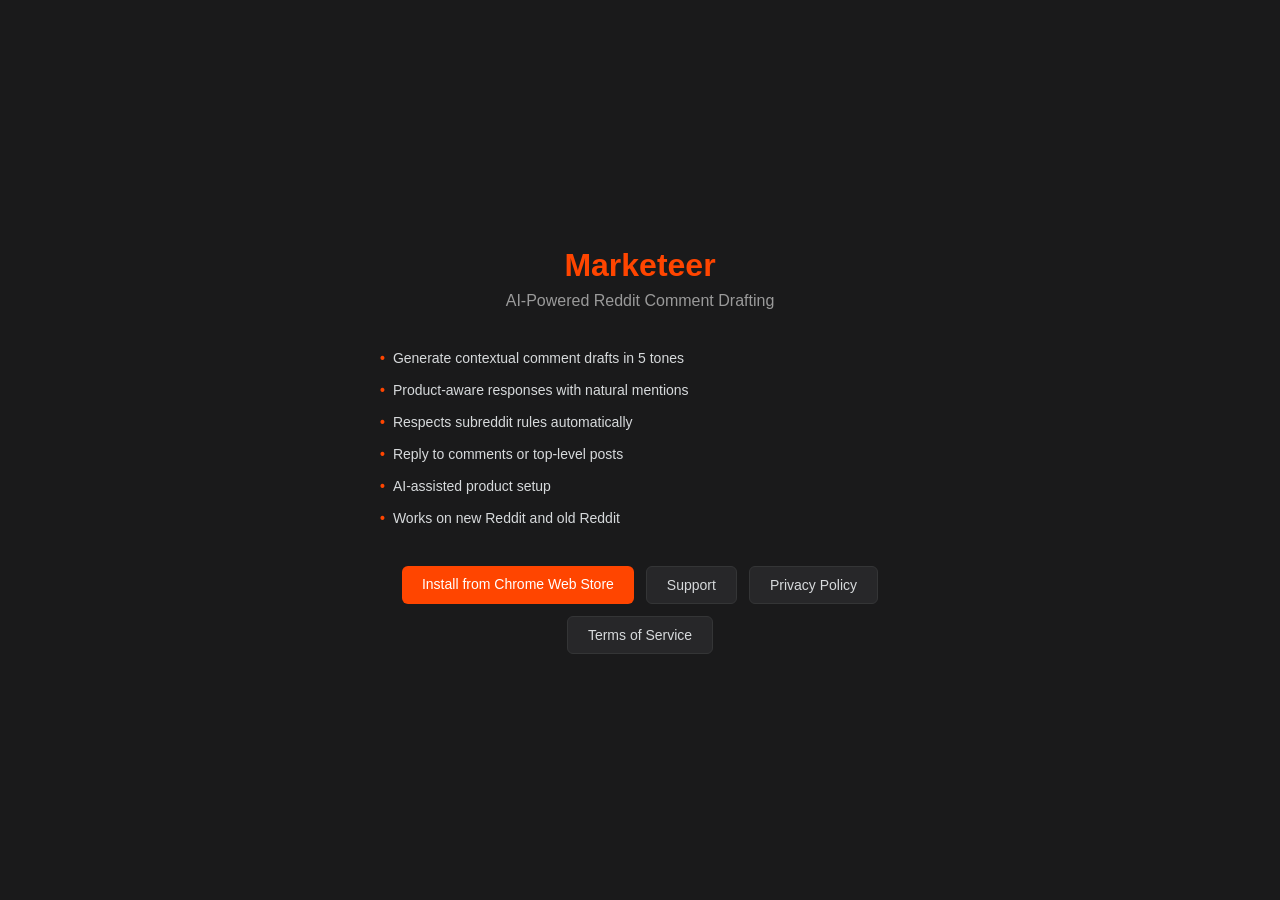
==== docs/index.html @ edf2985d "Move landing page to docs/ for GitHub Pages Co-Authored-By: Claude Opus 4.6 <noreply@anthropic.com>" ====
<!DOCTYPE html>
<html lang="en">
<head>
  <meta charset="UTF-8">
  <meta name="viewport" content="width=device-width, initial-scale=1.0">
  <title>Marketeer — AI-Powered Reddit Comment Drafting</title>
  <style>
    * { margin: 0; padding: 0; box-sizing: border-box; }
    body {
      font-family: -apple-system, BlinkMacSystemFont, 'Segoe UI', Roboto, sans-serif;
      background: #1a1a1b;
      color: #d7dadc;
      display: flex;
      justify-content: center;
      align-items: center;
      min-height: 100vh;
      padding: 24px;
    }
    .container {
      max-width: 520px;
      text-align: center;
    }
    h1 {
      font-size: 32px;
      color: #ff4500;
      margin-bottom: 8px;
    }
    .tagline {
      font-size: 16px;
      color: #9a9a9a;
      margin-bottom: 32px;
    }
    .features {
      text-align: left;
      margin-bottom: 32px;
    }
    .features li {
      list-style: none;
      padding: 8px 0;
      font-size: 14px;
      color: #d7dadc;
    }
    .features li::before {
      content: "\2022";
      color: #ff4500;
      font-weight: bold;
      margin-right: 8px;
    }
    .links {
      display: flex;
      flex-wrap: wrap;
      justify-content: center;
      gap: 12px;
    }
    .links a {
      display: inline-block;
      padding: 10px 20px;
      border-radius: 6px;
      text-decoration: none;
      font-size: 14px;
      font-weight: 500;
    }
    .btn-primary {
      background: #ff4500;
      color: #fff;
    }
    .btn-primary:hover { background: #cc3700; }
    .btn-secondary {
      background: #272729;
      color: #d7dadc;
      border: 1px solid #343536;
    }
    .btn-secondary:hover { background: #343536; }
  </style>
</head>
<body>
  <div class="container">
    <h1>Marketeer</h1>
    <p class="tagline">AI-Powered Reddit Comment Drafting</p>
    <ul class="features">
      <li>Generate contextual comment drafts in 5 tones</li>
      <li>Product-aware responses with natural mentions</li>
      <li>Respects subreddit rules automatically</li>
      <li>Reply to comments or top-level posts</li>
      <li>AI-assisted product setup</li>
      <li>Works on new Reddit and old Reddit</li>
    </ul>
    <div class="links">
      <a class="btn-primary" href="https://chromewebstore.google.com/detail/marketeer/kmjagkblgiammdhaejiojajiibmlmcbl">Install from Chrome Web Store</a>
      <a class="btn-secondary" href="docs/support.html">Support</a>
      <a class="btn-secondary" href="docs/privacy-policy.html">Privacy Policy</a>
      <a class="btn-secondary" href="docs/terms-of-service.html">Terms of Service</a>
    </div>
  </div>
</body>
</html>
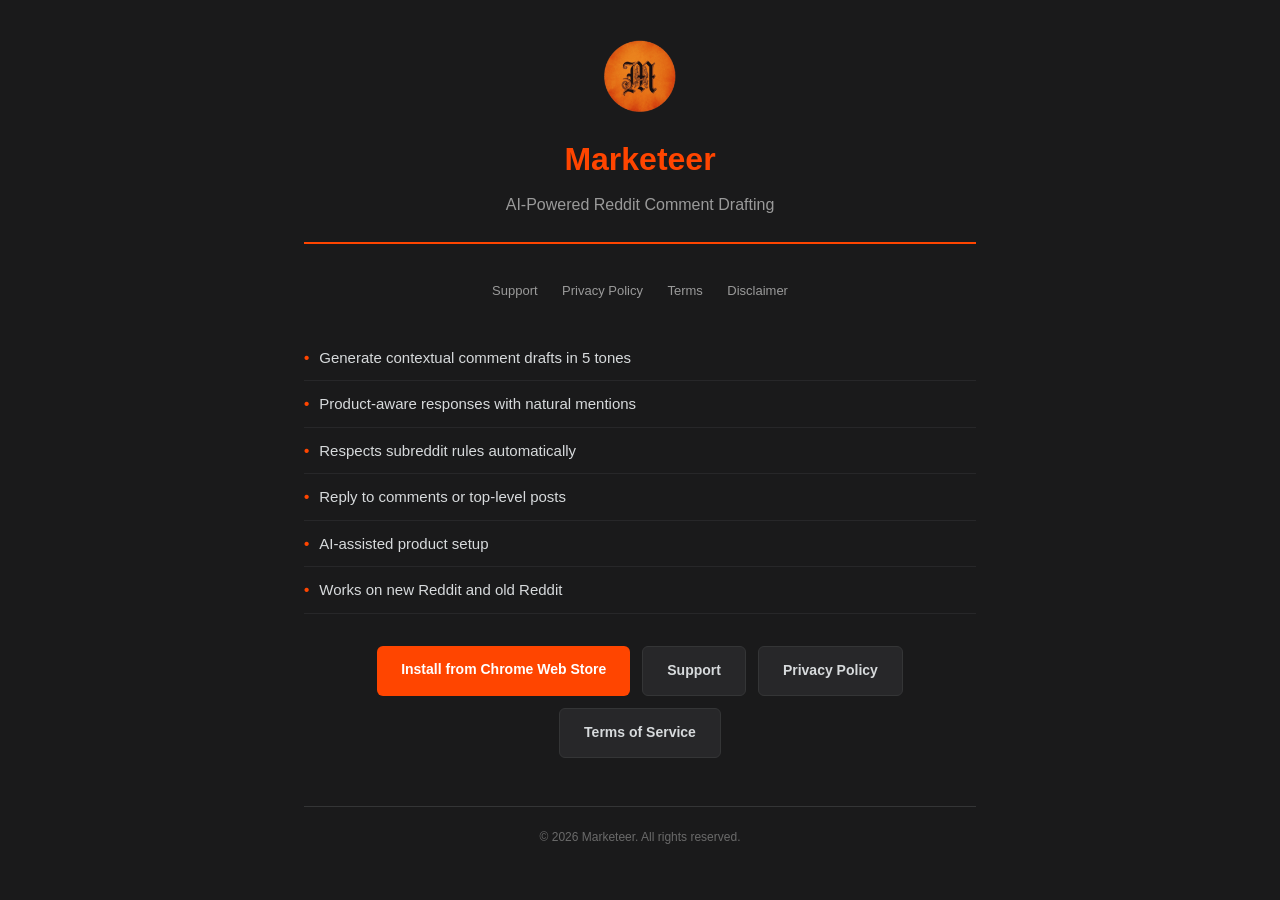
==== commit e07d8234: "Rebrand all public pages: dark theme, logo, consistent nav Co-Authored-By: Claude Opus 4.6 <noreply@" ====
--- a/docs/index.html
+++ b/docs/index.html
@@ -10,73 +10,90 @@
       font-family: -apple-system, BlinkMacSystemFont, 'Segoe UI', Roboto, sans-serif;
       background: #1a1a1b;
       color: #d7dadc;
-      display: flex;
-      justify-content: center;
-      align-items: center;
-      min-height: 100vh;
-      padding: 24px;
+      line-height: 1.7;
     }
-    .container {
-      max-width: 520px;
+    .page-wrap {
+      max-width: 720px;
+      margin: 0 auto;
+      padding: 40px 24px;
+    }
+    header {
       text-align: center;
+      padding-bottom: 24px;
+      margin-bottom: 32px;
+      border-bottom: 2px solid #ff4500;
     }
-    h1 {
-      font-size: 32px;
-      color: #ff4500;
-      margin-bottom: 8px;
+    .logo { width: 72px; height: 72px; margin-bottom: 12px; }
+    header h1 { font-size: 32px; color: #ff4500; margin-bottom: 4px; }
+    .tagline { font-size: 16px; color: #9a9a9a; }
+    nav { text-align: center; margin-bottom: 32px; }
+    nav a {
+      color: #9a9a9a;
+      text-decoration: none;
+      font-size: 13px;
+      margin: 0 10px;
+      transition: color 0.15s;
     }
-    .tagline {
-      font-size: 16px;
-      color: #9a9a9a;
-      margin-bottom: 32px;
-    }
+    nav a:hover { color: #ff4500; }
     .features {
-      text-align: left;
+      list-style: none;
       margin-bottom: 32px;
     }
     .features li {
-      list-style: none;
-      padding: 8px 0;
-      font-size: 14px;
-      color: #d7dadc;
+      padding: 10px 0;
+      font-size: 15px;
+      border-bottom: 1px solid #272729;
     }
     .features li::before {
       content: "\2022";
       color: #ff4500;
       font-weight: bold;
-      margin-right: 8px;
+      margin-right: 10px;
     }
     .links {
       display: flex;
       flex-wrap: wrap;
       justify-content: center;
       gap: 12px;
+      margin-bottom: 32px;
     }
     .links a {
       display: inline-block;
-      padding: 10px 20px;
+      padding: 12px 24px;
       border-radius: 6px;
       text-decoration: none;
       font-size: 14px;
-      font-weight: 500;
+      font-weight: 600;
+      transition: opacity 0.15s;
     }
-    .btn-primary {
-      background: #ff4500;
-      color: #fff;
+    .links a:hover { opacity: 0.85; }
+    .btn-primary { background: #ff4500; color: #fff; }
+    .btn-secondary { background: #272729; color: #d7dadc; border: 1px solid #343536; }
+    footer {
+      margin-top: 48px;
+      padding-top: 20px;
+      border-top: 1px solid #343536;
+      color: #6a6a6a;
+      font-size: 12px;
+      text-align: center;
     }
-    .btn-primary:hover { background: #cc3700; }
-    .btn-secondary {
-      background: #272729;
-      color: #d7dadc;
-      border: 1px solid #343536;
-    }
-    .btn-secondary:hover { background: #343536; }
   </style>
 </head>
 <body>
-  <div class="container">
-    <h1>Marketeer</h1>
-    <p class="tagline">AI-Powered Reddit Comment Drafting</p>
+  <div class="page-wrap">
+    <header>
+      <img class="logo" src="icon128.png" alt="Marketeer">
+      <h1>Marketeer</h1>
+      <p class="tagline">AI-Powered Reddit Comment Drafting</p>
+    </header>
+
+    <nav>
+      <a href="support.html">Support</a>
+      <a href="privacy-policy.html">Privacy Policy</a>
+      <a href="terms-of-service.html">Terms</a>
+      <a href="disclaimer.html">Disclaimer</a>
+    </nav>
+
     <ul class="features">
       <li>Generate contextual comment drafts in 5 tones</li>
       <li>Product-aware responses with natural mentions</li>
@@ -85,12 +102,15 @@
       <li>AI-assisted product setup</li>
       <li>Works on new Reddit and old Reddit</li>
     </ul>
+
     <div class="links">
       <a class="btn-primary" href="https://chromewebstore.google.com/detail/marketeer/kmjagkblgiammdhaejiojajiibmlmcbl">Install from Chrome Web Store</a>
-      <a class="btn-secondary" href="docs/support.html">Support</a>
-      <a class="btn-secondary" href="docs/privacy-policy.html">Privacy Policy</a>
-      <a class="btn-secondary" href="docs/terms-of-service.html">Terms of Service</a>
+      <a class="btn-secondary" href="support.html">Support</a>
+      <a class="btn-secondary" href="privacy-policy.html">Privacy Policy</a>
+      <a class="btn-secondary" href="terms-of-service.html">Terms of Service</a>
     </div>
+
+    <footer>&copy; 2026 Marketeer. All rights reserved.</footer>
   </div>
 </body>
 </html>
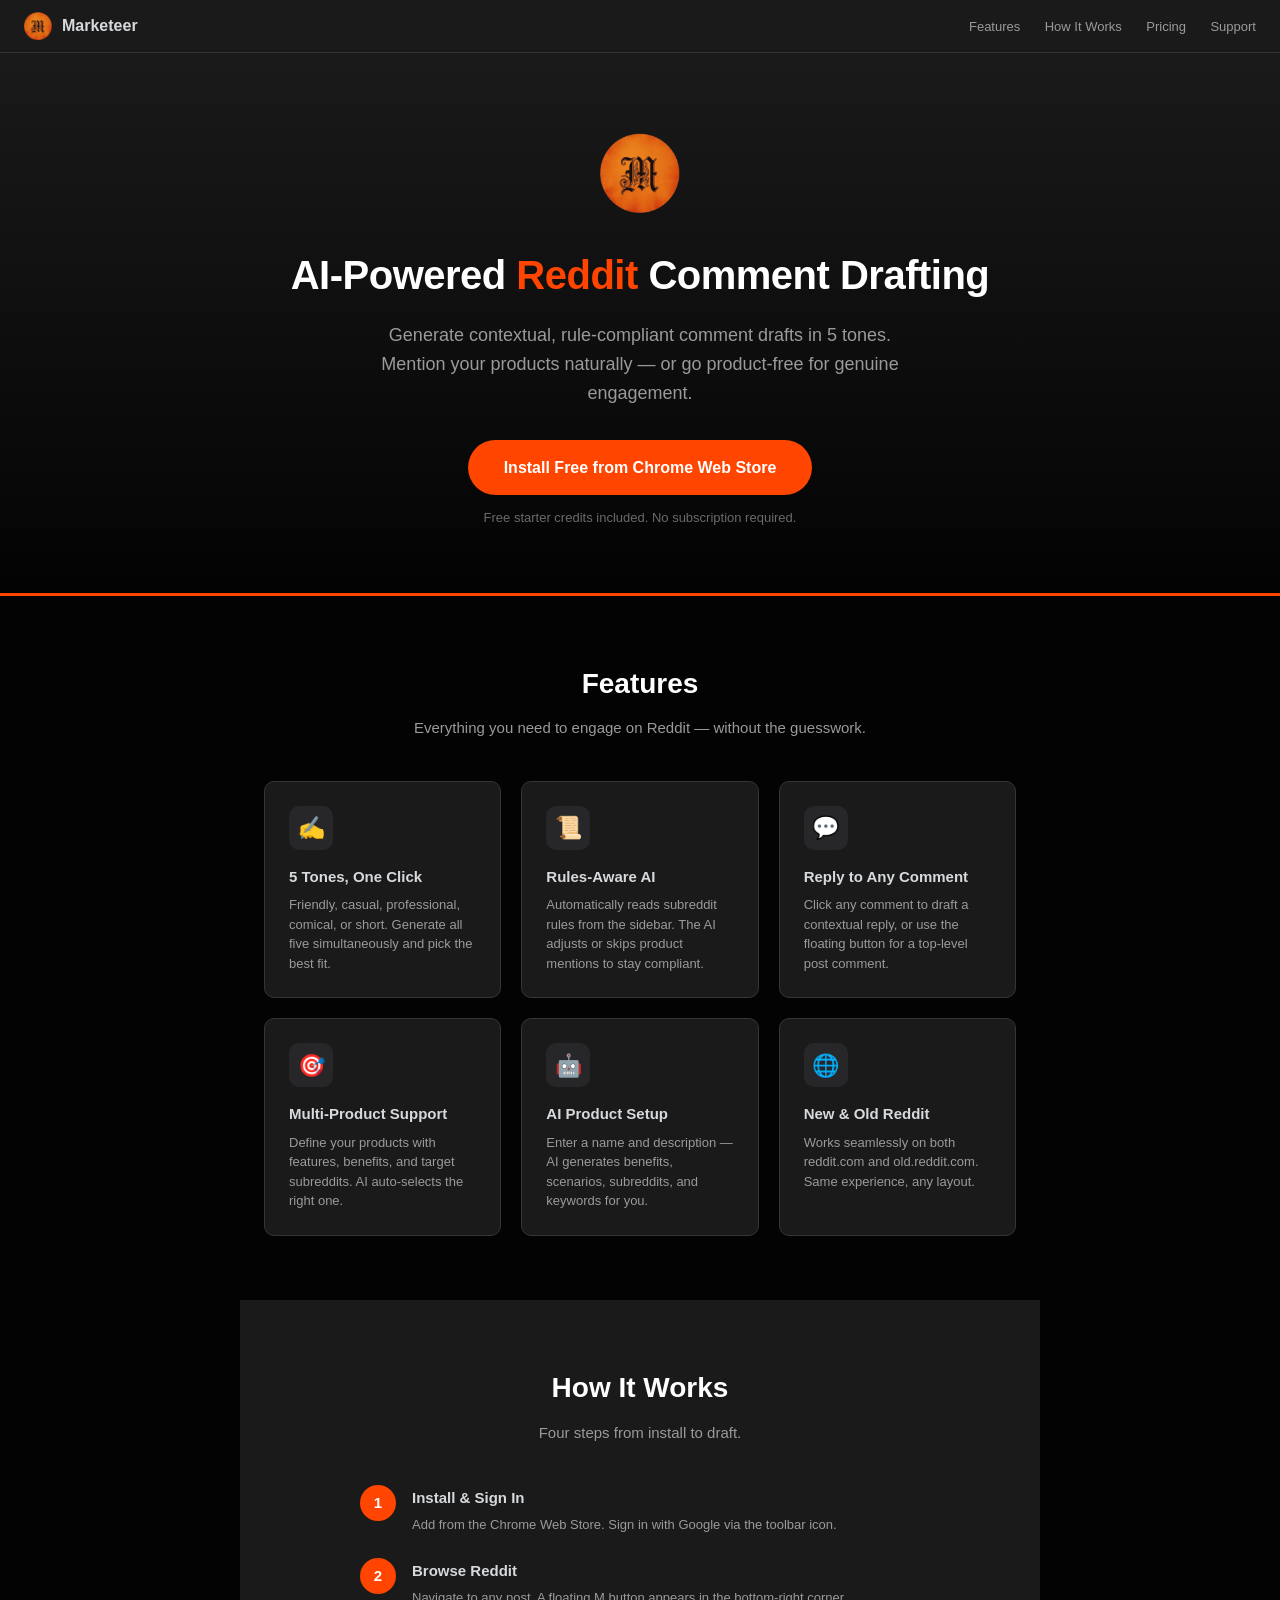
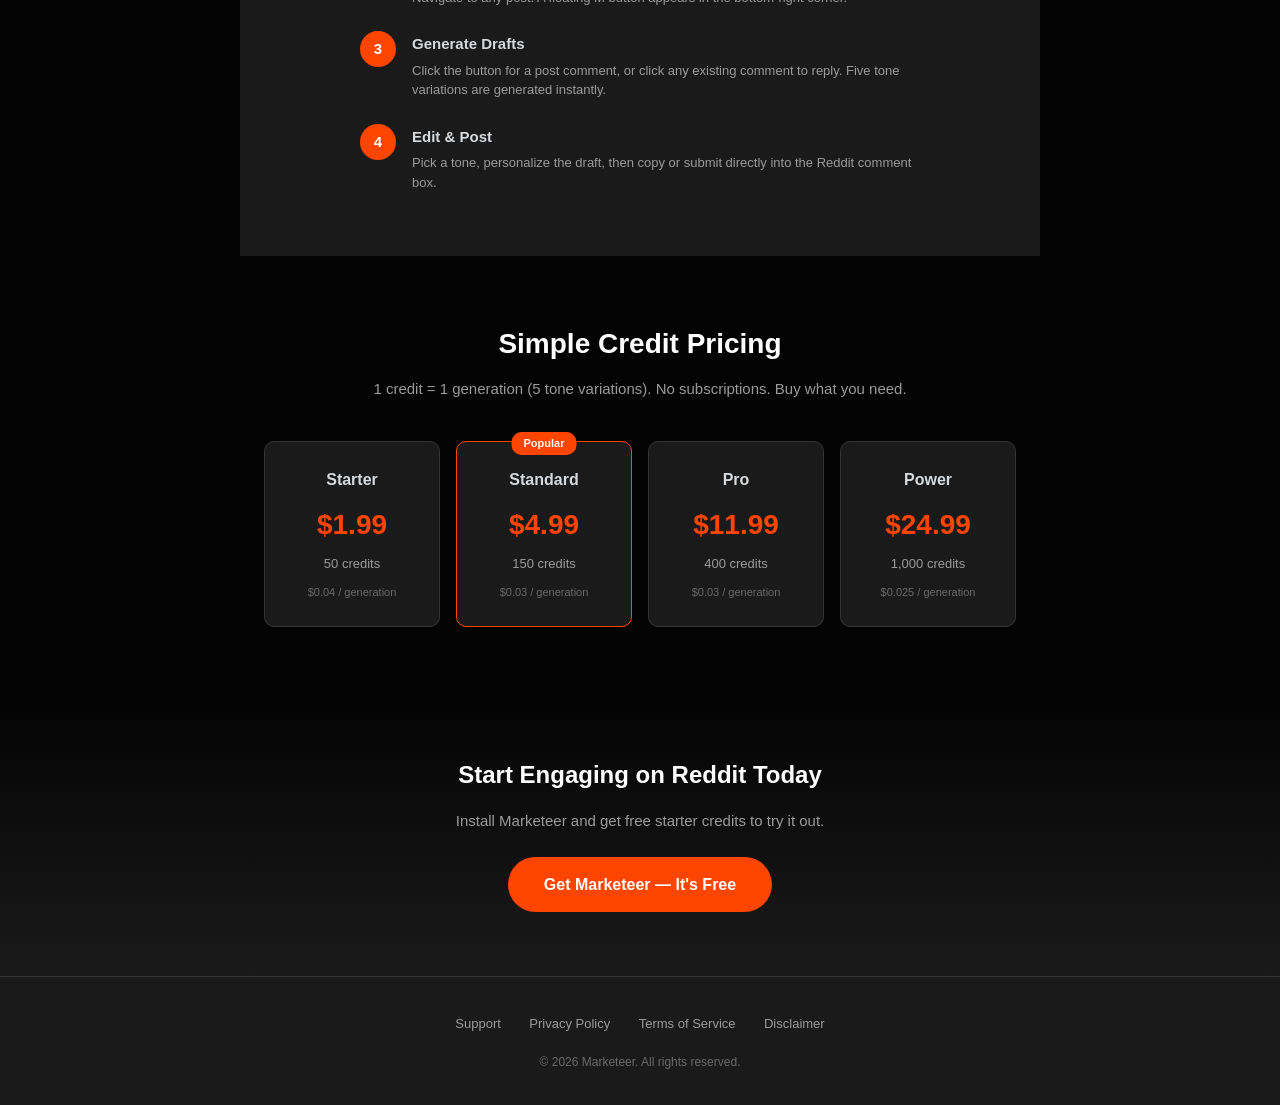
==== commit c3dd2d83: "Modernize landing page, add SEO meta tags, fix branding consistency - Rebuild docs/index.html with h" ====
--- a/docs/index.html
+++ b/docs/index.html
@@ -4,113 +4,462 @@
   <meta charset="UTF-8">
   <meta name="viewport" content="width=device-width, initial-scale=1.0">
   <title>Marketeer — AI-Powered Reddit Comment Drafting</title>
+  <meta name="description" content="Generate contextual Reddit comment drafts in 5 tones. Marketeer is a Chrome extension that reads subreddit rules, respects community guidelines, and helps you engage authentically.">
+  <link rel="canonical" href="https://smythmyke.github.io/RedditOutreach/">
+  <meta name="theme-color" content="#ff4500">
+  <link rel="icon" type="image/png" sizes="128x128" href="icon128.png">
+  <link rel="icon" type="image/png" sizes="48x48" href="icon128.png">
+
+  <!-- Open Graph -->
+  <meta property="og:type" content="website">
+  <meta property="og:title" content="Marketeer — AI-Powered Reddit Comment Drafting">
+  <meta property="og:description" content="Generate contextual Reddit comment drafts in 5 tones. Rules-aware, multi-product, works on new and old Reddit.">
+  <meta property="og:url" content="https://smythmyke.github.io/RedditOutreach/">
+  <meta property="og:image" content="https://smythmyke.github.io/RedditOutreach/icon128.png">
+
+  <!-- Twitter Card -->
+  <meta name="twitter:card" content="summary">
+  <meta name="twitter:title" content="Marketeer — AI-Powered Reddit Comment Drafting">
+  <meta name="twitter:description" content="Generate contextual Reddit comment drafts in 5 tones. Rules-aware, multi-product, works on new and old Reddit.">
+  <meta name="twitter:image" content="https://smythmyke.github.io/RedditOutreach/icon128.png">
+
+  <!-- JSON-LD -->
+  <script type="application/ld+json">
+  {
+    "@context": "https://schema.org",
+    "@type": "SoftwareApplication",
+    "name": "Marketeer",
+    "applicationCategory": "BrowserApplication",
+    "operatingSystem": "Chrome",
+    "description": "AI-powered Reddit comment drafting Chrome extension. Generate contextual responses in 5 tones while respecting subreddit rules.",
+    "url": "https://smythmyke.github.io/RedditOutreach/",
+    "offers": {
+      "@type": "Offer",
+      "price": "0",
+      "priceCurrency": "USD",
+      "description": "Free to install with starter credits. Credit packs from $1.99."
+    }
+  }
+  </script>
+
   <style>
     * { margin: 0; padding: 0; box-sizing: border-box; }
     body {
       font-family: -apple-system, BlinkMacSystemFont, 'Segoe UI', Roboto, sans-serif;
-      background: #1a1a1b;
+      background: #030303;
       color: #d7dadc;
       line-height: 1.7;
     }
-    .page-wrap {
-      max-width: 720px;
+    a { color: #ff4500; text-decoration: none; }
+
+    /* Nav */
+    .topnav {
+      background: #1a1a1b;
+      border-bottom: 1px solid #343536;
+      padding: 12px 24px;
+      display: flex;
+      align-items: center;
+      justify-content: space-between;
+      position: sticky;
+      top: 0;
+      z-index: 10;
+    }
+    .topnav-brand {
+      display: flex;
+      align-items: center;
+      gap: 10px;
+      font-weight: 700;
+      font-size: 16px;
+      color: #d7dadc;
+    }
+    .topnav-brand img { width: 28px; height: 28px; }
+    .topnav-links a {
+      color: #9a9a9a;
+      font-size: 13px;
+      margin-left: 20px;
+      transition: color 0.15s;
+    }
+    .topnav-links a:hover { color: #ff4500; }
+
+    /* Hero */
+    .hero {
+      text-align: center;
+      padding: 80px 24px 64px;
+      background: linear-gradient(180deg, #1a1a1b 0%, #030303 100%);
+      border-bottom: 3px solid #ff4500;
+    }
+    .hero-logo { width: 80px; height: 80px; margin-bottom: 20px; }
+    .hero h1 {
+      font-size: 40px;
+      color: #ffffff;
+      margin-bottom: 12px;
+      letter-spacing: -0.5px;
+    }
+    .hero h1 span { color: #ff4500; }
+    .hero .subtitle {
+      font-size: 18px;
+      color: #9a9a9a;
+      max-width: 520px;
+      margin: 0 auto 32px;
+      line-height: 1.6;
+    }
+    .hero-cta {
+      display: inline-block;
+      background: #ff4500;
+      color: #fff;
+      padding: 14px 36px;
+      border-radius: 28px;
+      font-size: 16px;
+      font-weight: 600;
+      transition: background 0.2s;
+    }
+    .hero-cta:hover { background: #cc3700; color: #fff; }
+    .hero-note {
+      margin-top: 12px;
+      font-size: 13px;
+      color: #6a6a6a;
+    }
+
+    /* Section */
+    .section {
+      max-width: 800px;
       margin: 0 auto;
-      padding: 40px 24px;
-    }
-    header {
-      text-align: center;
-      padding-bottom: 24px;
-      margin-bottom: 32px;
-      border-bottom: 2px solid #ff4500;
-    }
-    .logo { width: 72px; height: 72px; margin-bottom: 12px; }
-    header h1 { font-size: 32px; color: #ff4500; margin-bottom: 4px; }
-    .tagline { font-size: 16px; color: #9a9a9a; }
-    nav { text-align: center; margin-bottom: 32px; }
-    nav a {
-      color: #9a9a9a;
-      text-decoration: none;
-      font-size: 13px;
-      margin: 0 10px;
+      padding: 64px 24px;
+    }
+    .section-title {
+      text-align: center;
+      font-size: 28px;
+      color: #ffffff;
+      margin-bottom: 8px;
+    }
+    .section-sub {
+      text-align: center;
+      font-size: 15px;
+      color: #9a9a9a;
+      margin-bottom: 40px;
+    }
+
+    /* Features Grid */
+    .features-grid {
+      display: grid;
+      grid-template-columns: repeat(auto-fit, minmax(220px, 1fr));
+      gap: 20px;
+    }
+    .feature-card {
+      background: #1a1a1b;
+      border: 1px solid #343536;
+      border-radius: 10px;
+      padding: 24px;
+      transition: border-color 0.2s;
+    }
+    .feature-card:hover { border-color: #ff4500; }
+    .feature-icon {
+      width: 44px;
+      height: 44px;
+      background: #272729;
+      border-radius: 10px;
+      display: flex;
+      align-items: center;
+      justify-content: center;
+      font-size: 22px;
+      margin-bottom: 14px;
+    }
+    .feature-card h3 {
+      font-size: 15px;
+      color: #d7dadc;
+      margin-bottom: 6px;
+    }
+    .feature-card p {
+      font-size: 13px;
+      color: #9a9a9a;
+      line-height: 1.5;
+    }
+
+    /* How It Works */
+    .steps {
+      display: flex;
+      flex-direction: column;
+      gap: 24px;
+      max-width: 560px;
+      margin: 0 auto;
+    }
+    .step {
+      display: flex;
+      gap: 16px;
+      align-items: flex-start;
+    }
+    .step-num {
+      min-width: 36px;
+      height: 36px;
+      background: #ff4500;
+      color: #fff;
+      border-radius: 50%;
+      display: flex;
+      align-items: center;
+      justify-content: center;
+      font-weight: 700;
+      font-size: 15px;
+    }
+    .step-content h3 {
+      font-size: 15px;
+      color: #d7dadc;
+      margin-bottom: 4px;
+    }
+    .step-content p {
+      font-size: 13px;
+      color: #9a9a9a;
+      line-height: 1.5;
+    }
+
+    /* Pricing */
+    .pricing-grid {
+      display: grid;
+      grid-template-columns: repeat(auto-fit, minmax(160px, 1fr));
+      gap: 16px;
+    }
+    .price-card {
+      background: #1a1a1b;
+      border: 1px solid #343536;
+      border-radius: 10px;
+      padding: 24px 20px;
+      text-align: center;
+      transition: border-color 0.2s;
+    }
+    .price-card:hover { border-color: #ff4500; }
+    .price-card.popular {
+      border-color: #ff4500;
+      position: relative;
+    }
+    .price-card.popular::before {
+      content: 'Popular';
+      position: absolute;
+      top: -10px;
+      left: 50%;
+      transform: translateX(-50%);
+      background: #ff4500;
+      color: #fff;
+      font-size: 11px;
+      font-weight: 600;
+      padding: 2px 12px;
+      border-radius: 10px;
+    }
+    .price-card h3 {
+      font-size: 16px;
+      color: #d7dadc;
+      margin-bottom: 8px;
+    }
+    .price-amount {
+      font-size: 28px;
+      font-weight: 700;
+      color: #ff4500;
+    }
+    .price-credits {
+      font-size: 13px;
+      color: #9a9a9a;
+      margin-top: 4px;
+    }
+    .price-per {
+      font-size: 11px;
+      color: #6a6a6a;
+      margin-top: 8px;
+    }
+
+    /* CTA Banner */
+    .cta-banner {
+      text-align: center;
+      padding: 64px 24px;
+      background: linear-gradient(180deg, #030303 0%, #1a1a1b 100%);
+    }
+    .cta-banner h2 {
+      font-size: 24px;
+      color: #ffffff;
+      margin-bottom: 12px;
+    }
+    .cta-banner p {
+      font-size: 15px;
+      color: #9a9a9a;
+      margin-bottom: 24px;
+    }
+
+    /* Footer */
+    footer {
+      background: #1a1a1b;
+      border-top: 1px solid #343536;
+      padding: 32px 24px;
+      text-align: center;
+    }
+    .footer-links {
+      margin-bottom: 16px;
+    }
+    .footer-links a {
+      color: #9a9a9a;
+      font-size: 13px;
+      margin: 0 12px;
       transition: color 0.15s;
     }
-    nav a:hover { color: #ff4500; }
-    .features {
-      list-style: none;
-      margin-bottom: 32px;
-    }
-    .features li {
-      padding: 10px 0;
-      font-size: 15px;
-      border-bottom: 1px solid #272729;
-    }
-    .features li::before {
-      content: "\2022";
-      color: #ff4500;
-      font-weight: bold;
-      margin-right: 10px;
-    }
-    .links {
-      display: flex;
-      flex-wrap: wrap;
-      justify-content: center;
-      gap: 12px;
-      margin-bottom: 32px;
-    }
-    .links a {
-      display: inline-block;
-      padding: 12px 24px;
-      border-radius: 6px;
-      text-decoration: none;
-      font-size: 14px;
-      font-weight: 600;
-      transition: opacity 0.15s;
-    }
-    .links a:hover { opacity: 0.85; }
-    .btn-primary { background: #ff4500; color: #fff; }
-    .btn-secondary { background: #272729; color: #d7dadc; border: 1px solid #343536; }
-    footer {
-      margin-top: 48px;
-      padding-top: 20px;
-      border-top: 1px solid #343536;
+    .footer-links a:hover { color: #ff4500; }
+    .footer-copy {
+      font-size: 12px;
       color: #6a6a6a;
-      font-size: 12px;
-      text-align: center;
+    }
+
+    /* Responsive */
+    @media (max-width: 600px) {
+      .hero h1 { font-size: 28px; }
+      .hero { padding: 48px 20px 40px; }
+      .section { padding: 40px 20px; }
+      .topnav-links { display: none; }
     }
   </style>
 </head>
 <body>
-  <div class="page-wrap">
-    <header>
-      <img class="logo" src="icon128.png" alt="Marketeer">
-      <h1>Marketeer</h1>
-      <p class="tagline">AI-Powered Reddit Comment Drafting</p>
-    </header>
-
-    <nav>
+
+  <!-- Top Nav -->
+  <nav class="topnav">
+    <div class="topnav-brand">
+      <img src="icon128.png" alt="Marketeer">
+      <span>Marketeer</span>
+    </div>
+    <div class="topnav-links">
+      <a href="#features">Features</a>
+      <a href="#how-it-works">How It Works</a>
+      <a href="#pricing">Pricing</a>
+      <a href="support.html">Support</a>
+    </div>
+  </nav>
+
+  <!-- Hero -->
+  <section class="hero">
+    <img class="hero-logo" src="icon128.png" alt="Marketeer">
+    <h1>AI-Powered <span>Reddit</span> Comment Drafting</h1>
+    <p class="subtitle">Generate contextual, rule-compliant comment drafts in 5 tones. Mention your products naturally — or go product-free for genuine engagement.</p>
+    <a class="hero-cta" href="https://chromewebstore.google.com/detail/marketeer/kmjagkblgiammdhaejiojajiibmlmcbl">Install Free from Chrome Web Store</a>
+    <p class="hero-note">Free starter credits included. No subscription required.</p>
+  </section>
+
+  <!-- Features -->
+  <section class="section" id="features">
+    <h2 class="section-title">Features</h2>
+    <p class="section-sub">Everything you need to engage on Reddit — without the guesswork.</p>
+    <div class="features-grid">
+      <div class="feature-card">
+        <div class="feature-icon">&#9997;</div>
+        <h3>5 Tones, One Click</h3>
+        <p>Friendly, casual, professional, comical, or short. Generate all five simultaneously and pick the best fit.</p>
+      </div>
+      <div class="feature-card">
+        <div class="feature-icon">&#128220;</div>
+        <h3>Rules-Aware AI</h3>
+        <p>Automatically reads subreddit rules from the sidebar. The AI adjusts or skips product mentions to stay compliant.</p>
+      </div>
+      <div class="feature-card">
+        <div class="feature-icon">&#128172;</div>
+        <h3>Reply to Any Comment</h3>
+        <p>Click any comment to draft a contextual reply, or use the floating button for a top-level post comment.</p>
+      </div>
+      <div class="feature-card">
+        <div class="feature-icon">&#127919;</div>
+        <h3>Multi-Product Support</h3>
+        <p>Define your products with features, benefits, and target subreddits. AI auto-selects the right one.</p>
+      </div>
+      <div class="feature-card">
+        <div class="feature-icon">&#129302;</div>
+        <h3>AI Product Setup</h3>
+        <p>Enter a name and description — AI generates benefits, scenarios, subreddits, and keywords for you.</p>
+      </div>
+      <div class="feature-card">
+        <div class="feature-icon">&#127760;</div>
+        <h3>New &amp; Old Reddit</h3>
+        <p>Works seamlessly on both reddit.com and old.reddit.com. Same experience, any layout.</p>
+      </div>
+    </div>
+  </section>
+
+  <!-- How It Works -->
+  <section class="section" id="how-it-works" style="background:#1a1a1b;border-radius:0;">
+    <h2 class="section-title">How It Works</h2>
+    <p class="section-sub">Four steps from install to draft.</p>
+    <div class="steps">
+      <div class="step">
+        <div class="step-num">1</div>
+        <div class="step-content">
+          <h3>Install &amp; Sign In</h3>
+          <p>Add from the Chrome Web Store. Sign in with Google via the toolbar icon.</p>
+        </div>
+      </div>
+      <div class="step">
+        <div class="step-num">2</div>
+        <div class="step-content">
+          <h3>Browse Reddit</h3>
+          <p>Navigate to any post. A floating M button appears in the bottom-right corner.</p>
+        </div>
+      </div>
+      <div class="step">
+        <div class="step-num">3</div>
+        <div class="step-content">
+          <h3>Generate Drafts</h3>
+          <p>Click the button for a post comment, or click any existing comment to reply. Five tone variations are generated instantly.</p>
+        </div>
+      </div>
+      <div class="step">
+        <div class="step-num">4</div>
+        <div class="step-content">
+          <h3>Edit &amp; Post</h3>
+          <p>Pick a tone, personalize the draft, then copy or submit directly into the Reddit comment box.</p>
+        </div>
+      </div>
+    </div>
+  </section>
+
+  <!-- Pricing -->
+  <section class="section" id="pricing">
+    <h2 class="section-title">Simple Credit Pricing</h2>
+    <p class="section-sub">1 credit = 1 generation (5 tone variations). No subscriptions. Buy what you need.</p>
+    <div class="pricing-grid">
+      <div class="price-card">
+        <h3>Starter</h3>
+        <div class="price-amount">$1.99</div>
+        <div class="price-credits">50 credits</div>
+        <div class="price-per">$0.04 / generation</div>
+      </div>
+      <div class="price-card popular">
+        <h3>Standard</h3>
+        <div class="price-amount">$4.99</div>
+        <div class="price-credits">150 credits</div>
+        <div class="price-per">$0.03 / generation</div>
+      </div>
+      <div class="price-card">
+        <h3>Pro</h3>
+        <div class="price-amount">$11.99</div>
+        <div class="price-credits">400 credits</div>
+        <div class="price-per">$0.03 / generation</div>
+      </div>
+      <div class="price-card">
+        <h3>Power</h3>
+        <div class="price-amount">$24.99</div>
+        <div class="price-credits">1,000 credits</div>
+        <div class="price-per">$0.025 / generation</div>
+      </div>
+    </div>
+  </section>
+
+  <!-- CTA Banner -->
+  <section class="cta-banner">
+    <h2>Start Engaging on Reddit Today</h2>
+    <p>Install Marketeer and get free starter credits to try it out.</p>
+    <a class="hero-cta" href="https://chromewebstore.google.com/detail/marketeer/kmjagkblgiammdhaejiojajiibmlmcbl">Get Marketeer — It's Free</a>
+  </section>
+
+  <!-- Footer -->
+  <footer>
+    <div class="footer-links">
       <a href="support.html">Support</a>
       <a href="privacy-policy.html">Privacy Policy</a>
-      <a href="terms-of-service.html">Terms</a>
+      <a href="terms-of-service.html">Terms of Service</a>
       <a href="disclaimer.html">Disclaimer</a>
-    </nav>
-
-    <ul class="features">
-      <li>Generate contextual comment drafts in 5 tones</li>
-      <li>Product-aware responses with natural mentions</li>
-      <li>Respects subreddit rules automatically</li>
-      <li>Reply to comments or top-level posts</li>
-      <li>AI-assisted product setup</li>
-      <li>Works on new Reddit and old Reddit</li>
-    </ul>
-
-    <div class="links">
-      <a class="btn-primary" href="https://chromewebstore.google.com/detail/marketeer/kmjagkblgiammdhaejiojajiibmlmcbl">Install from Chrome Web Store</a>
-      <a class="btn-secondary" href="support.html">Support</a>
-      <a class="btn-secondary" href="privacy-policy.html">Privacy Policy</a>
-      <a class="btn-secondary" href="terms-of-service.html">Terms of Service</a>
-    </div>
-
-    <footer>&copy; 2026 Marketeer. All rights reserved.</footer>
-  </div>
+    </div>
+    <div class="footer-copy">&copy; 2026 Marketeer. All rights reserved.</div>
+  </footer>
+
 </body>
 </html>
